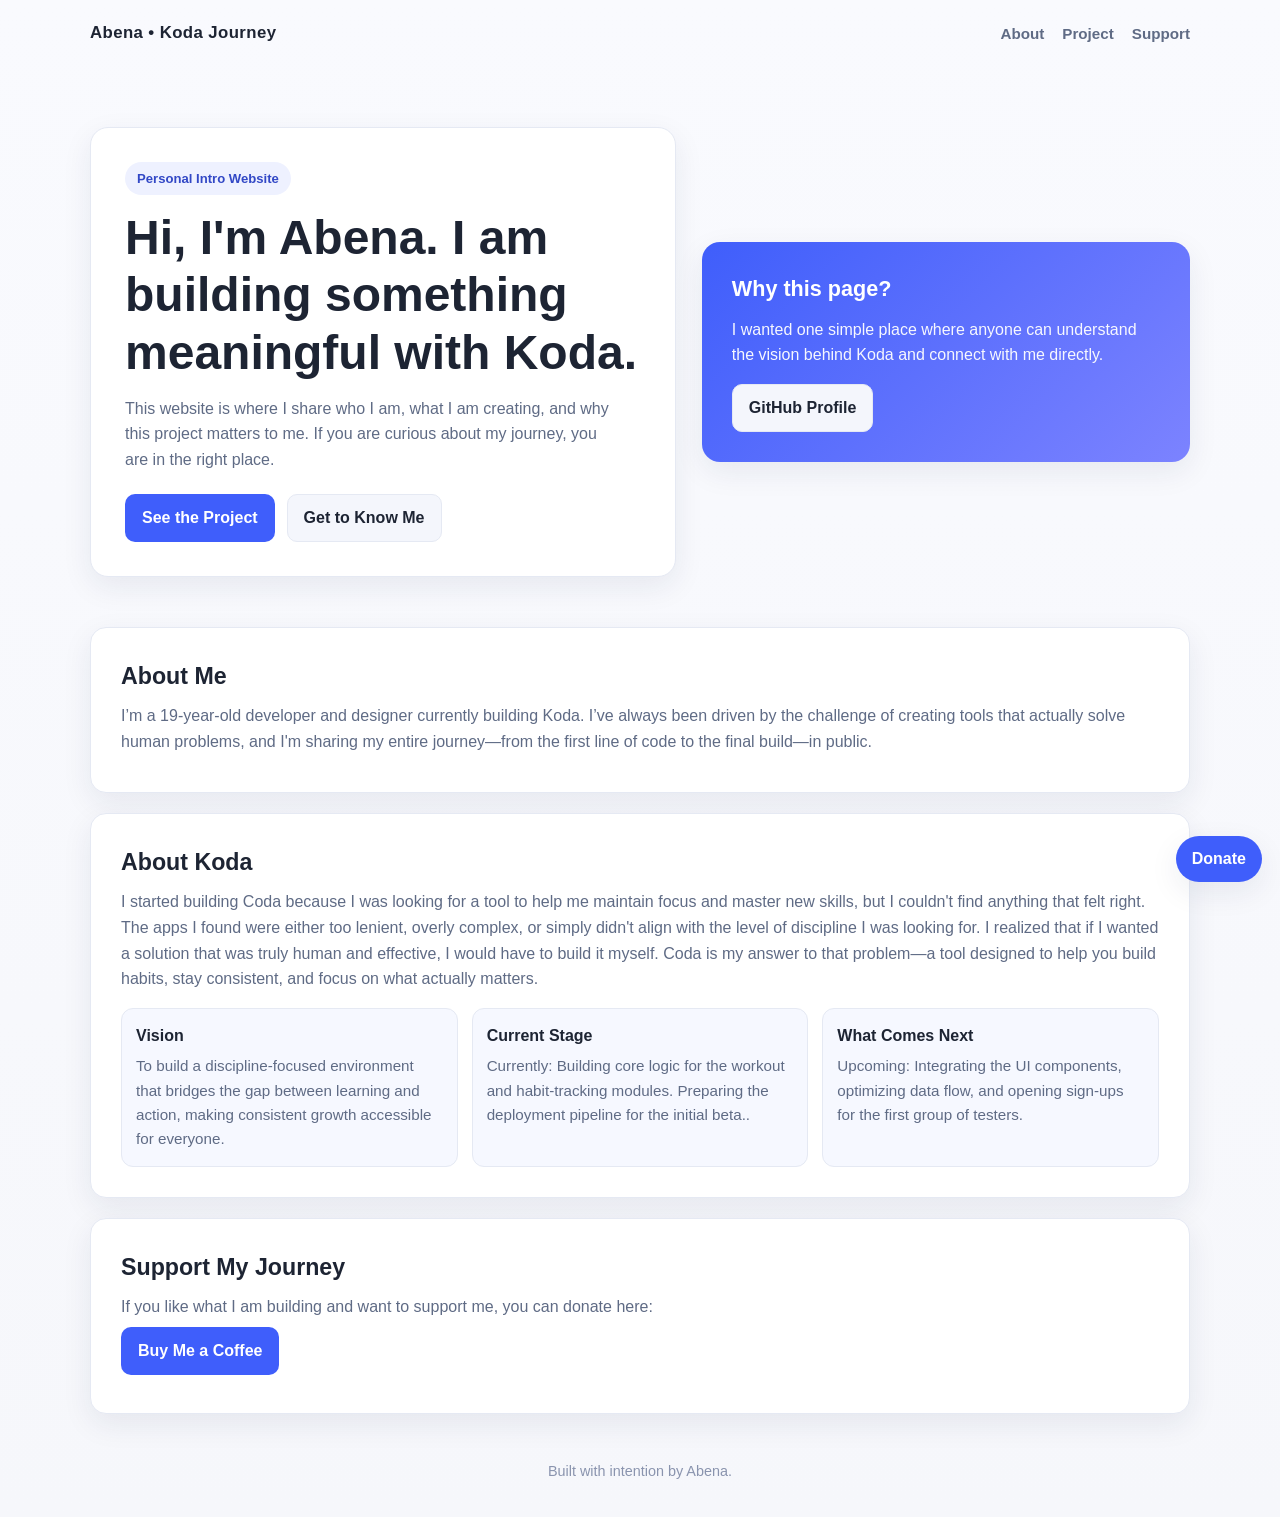
==== index.html @ 0037009c "Add files via upload" ====
<!DOCTYPE html>
<html lang="en">
<head>
  <meta charset="UTF-8">
  <meta name="viewport" content="width=device-width, initial-scale=1.0">
  <title>Abena | Building Koda</title>
  <link rel="stylesheet" href="style.css">
</head>
<body>
  <a class="floating-donate" href="https://buymeacoffee.com/abena.aaa" target="_blank" rel="noreferrer">Donate</a>
  <header class="container">
    <nav class="nav">
      <div class="logo">Abena • Koda Journey</div>
      <ul class="nav-links">
        <li><a href="#about">About</a></li>
        <li><a href="#project">Project</a></li>
        <li><a href="#support">Support</a></li>
      </ul>
    </nav>
  </header>

  <main class="container">
    <section class="hero">
      <div class="hero-card">
        <span class="tag">Personal Intro Website</span>
        <h1>Hi, I'm Abena. I am building something meaningful with Koda.</h1>
        <p class="lead">
          This website is where I share who I am, what I am creating, and why this project matters to me.
          If you are curious about my journey, you are in the right place.
        </p>
        <div class="actions">
          <a class="btn btn-primary" href="#project">See the Project</a>
          <a class="btn btn-light" href="#about">Get to Know Me</a>
        </div>
      </div>

      <aside class="hero-side">
        <h2>Why this page?</h2>
        <p>
          I wanted one simple place where anyone can understand the vision behind Koda and connect with me directly.
        </p>
        <a class="btn btn-light" href="https://github.com" target="_blank" rel="noreferrer">GitHub Profile</a>
      </aside>
    </section>

    <section id="about" class="section-card">
      <h2>About Me</h2>
      <p>
         I’m a 19-year-old developer and designer currently building Koda.
         I’ve always been driven by the challenge of creating tools that actually solve human problems,
         and I'm sharing my entire journey—from the first line of code to the final build—in public.
    
         
      </p>
    </section>

    <section id="project" class="section-card">
      <h2>About Koda</h2>
      <p>
       
        I started building Coda because I was looking for a tool to help 
        me maintain focus and master new skills, but I couldn't 
        find anything that felt right. The apps I found were either 
        too lenient, overly complex, or simply didn't align with the level of discipline I was looking for.
        
        I realized that if I wanted a solution that was truly human and effective, 
        I would have to build it myself. Coda is my answer to that problem—a tool designed
         to help you build habits, stay consistent, and focus on what actually matters.
      </p>
      <div class="three-col">
        <article class="pill">
          <h3>Vision</h3>
          <p>To build a discipline-focused environment that bridges the gap 
            between learning and action, making consistent growth accessible for everyone.</p>
        </article>
        <article class="pill">
          <h3>Current Stage</h3>
          <p>Currently: Building core logic for the workout and habit-tracking modules.
            Preparing the deployment pipeline for the initial beta..</p>
        </article>
        <article class="pill">
          <h3>What Comes Next</h3>
          <p>Upcoming: Integrating the UI components, 
            optimizing data flow, and opening sign-ups for the first group of testers.</p>
        </article>
      </div>
    </section>

    <section id="support" class="section-card">
      <h2>Support My Journey</h2>
      <p>
        If you like what I am building and want to support me, you can donate here:
      </p>
      <p>
        <a class="btn btn-primary" href="https://buymeacoffee.com/abena.aaa" target="_blank" rel="noreferrer">Buy Me a Coffee</a>
      </p>
    </section>
  </main>

  <footer>
    Built with intention by Abena.
  </footer>

  <nav class="mobile-quick-nav" aria-label="Mobile quick navigation">
    <a href="#about">About</a>
    <a href="#project">Project</a>
    <a href="#support">Support</a>
    <a href="https://buymeacoffee.com/abena.aaa" target="_blank" rel="noreferrer">Donate</a>
  </nav>
  <script src="script.js"></script>
</body>
</html>
---- style.css ----
:root {
  --bg: #f6f7fb;
  --surface: #ffffff;
  --text: #1d2433;
  --muted: #5f6b85;
  --primary: #3f5efb;
  --primary-dark: #3248c6;
  --border: #e5e9f3;
  --shadow: 0 10px 30px rgba(28, 40, 76, 0.08);
}

* {
  box-sizing: border-box;
  margin: 0;
  padding: 0;
}

body {
  font-family: "Segoe UI", Roboto, Arial, sans-serif;
  color: var(--text);
  background: linear-gradient(180deg, #f9fafe 0%, var(--bg) 100%);
  line-height: 1.6;
}

html {
  scroll-padding-top: 18px;
}

.container {
  width: min(1100px, 92%);
  margin: 0 auto;
}

header {
  padding: 20px 0;
}

.nav {
  display: flex;
  justify-content: space-between;
  align-items: center;
}

.logo {
  font-weight: 800;
  letter-spacing: 0.4px;
  font-size: 1.05rem;
}

.nav-links {
  display: flex;
  gap: 18px;
  list-style: none;
}

.nav-links a {
  text-decoration: none;
  color: var(--muted);
  font-weight: 600;
  font-size: 0.95rem;
}

.nav-links a:hover {
  color: var(--primary-dark);
}

.hero {
  padding: 40px 0 30px;
  display: grid;
  grid-template-columns: 1.2fr 1fr;
  gap: 26px;
  align-items: center;
}

.hero-card {
  background: var(--surface);
  border: 1px solid var(--border);
  border-radius: 18px;
  padding: 34px;
  box-shadow: var(--shadow);
}

.tag {
  display: inline-block;
  background: #eef1ff;
  color: var(--primary-dark);
  border-radius: 999px;
  padding: 6px 12px;
  font-size: 0.82rem;
  font-weight: 700;
  margin-bottom: 14px;
}

h1 {
  font-size: clamp(1.9rem, 4vw, 3rem);
  line-height: 1.2;
  margin-bottom: 14px;
}

.lead {
  color: var(--muted);
  margin-bottom: 22px;
  max-width: 56ch;
}

.actions {
  display: flex;
  flex-wrap: wrap;
  gap: 12px;
}

.btn {
  display: inline-block;
  text-decoration: none;
  padding: 10px 16px;
  border-radius: 10px;
  font-weight: 700;
  border: 1px solid transparent;
  transition: 0.2s ease;
}

.btn-primary {
  background: var(--primary);
  color: #fff;
}

.btn-primary:hover {
  background: var(--primary-dark);
}

.btn-light {
  background: #f4f6fc;
  color: var(--text);
  border-color: var(--border);
}

.btn-light:hover {
  background: #eef2fb;
}

.hero-side {
  background: linear-gradient(135deg, #3f5efb, #7c83ff);
  color: #fff;
  border-radius: 18px;
  padding: 30px;
  box-shadow: var(--shadow);
}

.hero-side h2 {
  margin-bottom: 10px;
  font-size: 1.35rem;
}

.hero-side p {
  opacity: 0.95;
  margin-bottom: 16px;
}

section {
  margin: 20px 0;
}

.section-card {
  background: var(--surface);
  border: 1px solid var(--border);
  border-radius: 16px;
  box-shadow: var(--shadow);
  padding: 30px;
}

.section-card h2 {
  margin-bottom: 8px;
  font-size: 1.45rem;
}

.section-card p {
  color: var(--muted);
  margin-bottom: 8px;
}

.three-col {
  display: grid;
  grid-template-columns: repeat(auto-fit, minmax(210px, 1fr));
  gap: 14px;
  margin-top: 16px;
}

.pill {
  background: #f6f8ff;
  border: 1px solid var(--border);
  border-radius: 12px;
  padding: 14px;
}

.pill h3 {
  margin-bottom: 6px;
  font-size: 1rem;
}

.pill p {
  font-size: 0.95rem;
  margin: 0;
}

footer {
  text-align: center;
  color: #8a94ae;
  font-size: 0.9rem;
  padding: 26px 0 34px;
}

.floating-donate {
  position: fixed;
  right: 18px;
  bottom: 18px;
  z-index: 40;
  text-decoration: none;
  background: var(--primary);
  color: #fff;
  font-weight: 700;
  border-radius: 999px;
  padding: 10px 16px;
  box-shadow: var(--shadow);
}

.floating-donate:hover {
  background: var(--primary-dark);
}

.mobile-quick-nav {
  display: none;
}

@media (max-width: 850px) {
  body {
    padding-bottom: 84px;
  }

  header {
    padding-bottom: 6px;
  }

  .hero {
    grid-template-columns: 1fr;
  }

  .nav-links {
    display: none;
  }

  .hero-card,
  .hero-side,
  .section-card {
    padding: 22px;
  }

  .floating-donate {
    display: none;
  }

  .mobile-quick-nav {
    position: fixed;
    bottom: 0;
    left: 0;
    right: 0;
    z-index: 50;
    display: grid;
    grid-template-columns: repeat(4, 1fr);
    background: rgba(255, 255, 255, 0.98);
    border-top: 1px solid var(--border);
    box-shadow: 0 -8px 20px rgba(28, 40, 76, 0.08);
  }

  .mobile-quick-nav a {
    text-decoration: none;
    color: var(--text);
    font-size: 0.86rem;
    font-weight: 700;
    text-align: center;
    padding: 12px 8px;
  }

  .mobile-quick-nav a:last-child {
    color: var(--primary-dark);
  }
}

@media (max-width: 520px) {
  .actions {
    flex-direction: column;
    align-items: stretch;
  }

  .actions .btn {
    text-align: center;
  }
}
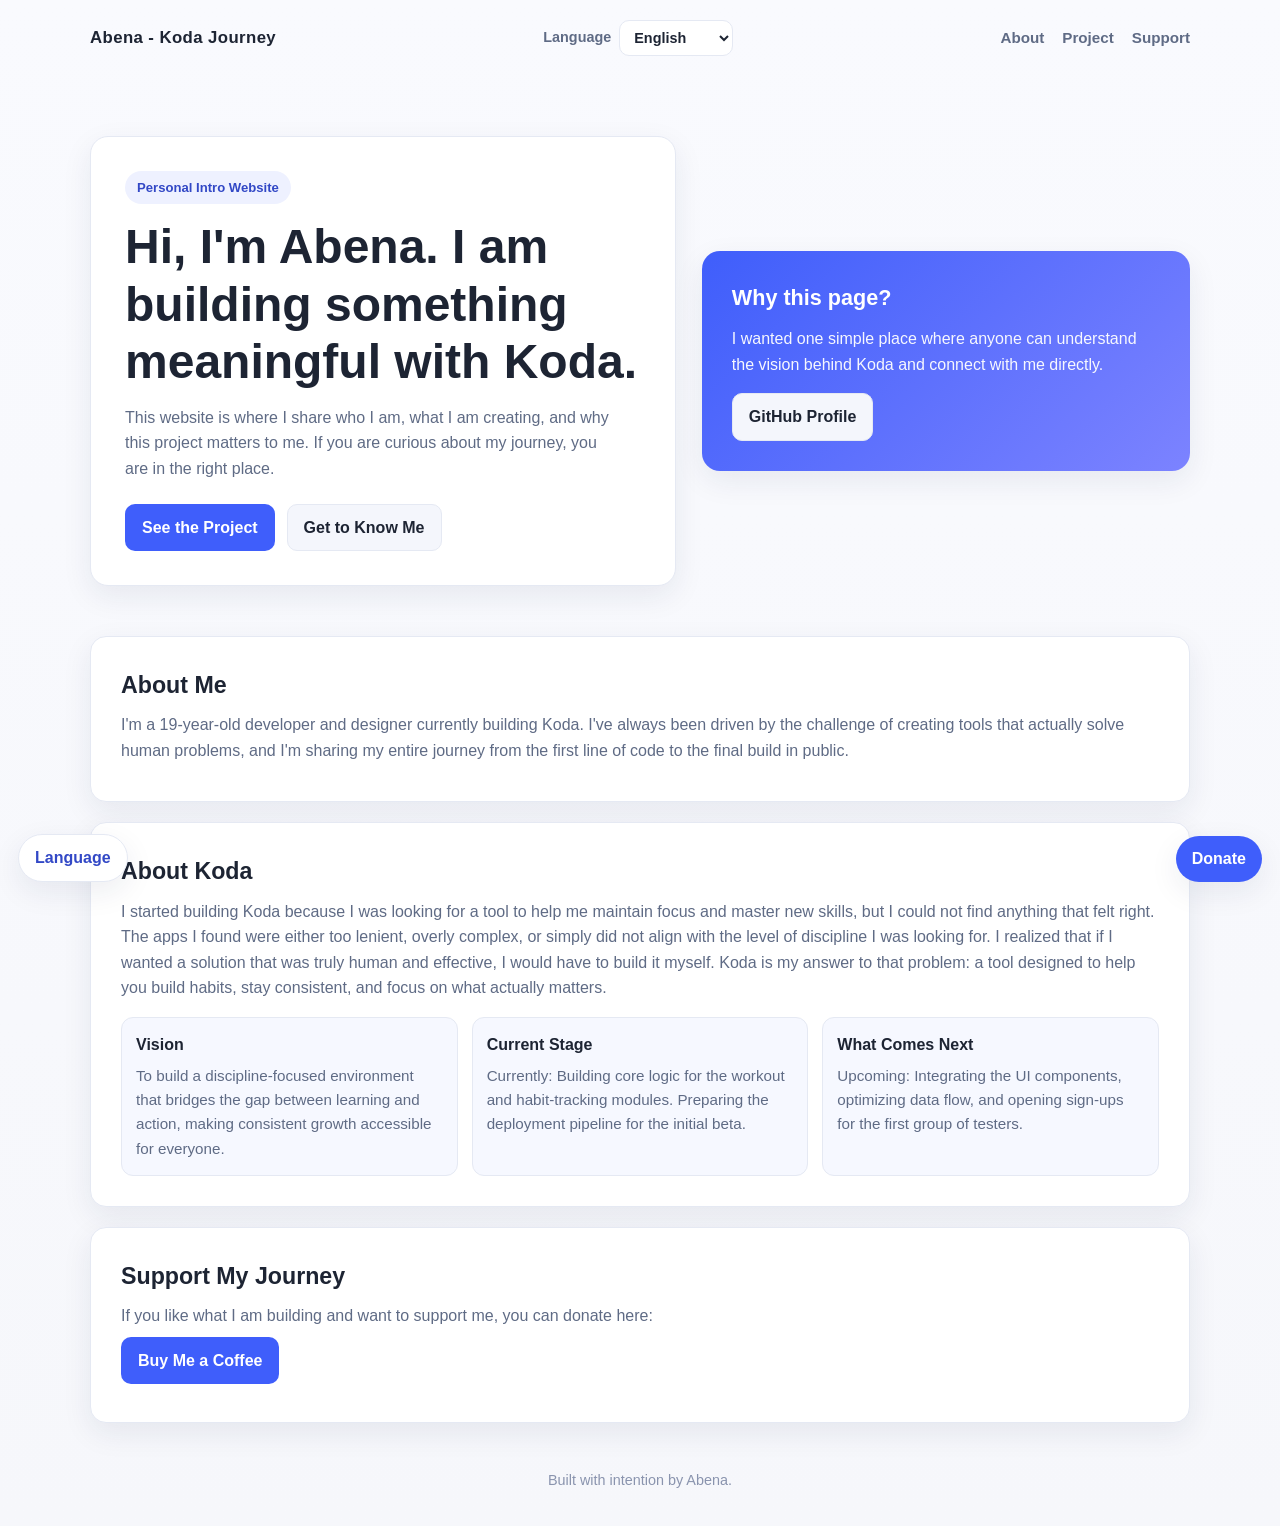
==== commit b6d931ac: "Add files via upload" ====
--- a/index.html
+++ b/index.html
@@ -7,14 +7,32 @@
   <link rel="stylesheet" href="style.css">
 </head>
 <body>
-  <a class="floating-donate" href="https://buymeacoffee.com/abena.aaa" target="_blank" rel="noreferrer">Donate</a>
+  <a class="floating-donate" href="https://buymeacoffee.com/abena.aaa" target="_blank" rel="noreferrer" data-i18n="donate">Donate</a>
+  <a class="floating-language" href="#" data-language-trigger="true" data-i18n="navLanguage">Language</a>
   <header class="container">
     <nav class="nav">
-      <div class="logo">Abena • Koda Journey</div>
+      <div class="logo">Abena - Koda Journey</div>
+      <div class="nav-right">
+        <label class="language-label" for="languageSelect" data-i18n="languageLabel">Language</label>
+        <select id="languageSelect" class="language-select" aria-label="Select language">
+          <option value="en">English</option>
+          <option value="de">Deutsch</option>
+          <option value="fr">Français</option>
+          <option value="it">Italiano</option>
+          <option value="es">Español</option>
+          <option value="pt">Português</option>
+          <option value="ru">Русский</option>
+          <option value="ar">العربية</option>
+          <option value="hi">हिंदी</option>
+          <option value="zh">中文</option>
+          <option value="ja">日本語</option>
+          <option value="ko">한국어</option>
+        </select>
+      </div>
       <ul class="nav-links">
-        <li><a href="#about">About</a></li>
-        <li><a href="#project">Project</a></li>
-        <li><a href="#support">Support</a></li>
+        <li><a href="#about" data-i18n="navAbout">About</a></li>
+        <li><a href="#project" data-i18n="navProject">Project</a></li>
+        <li><a href="#support" data-i18n="navSupport">Support</a></li>
       </ul>
     </nav>
   </header>
@@ -22,30 +40,30 @@
   <main class="container">
     <section class="hero">
       <div class="hero-card">
-        <span class="tag">Personal Intro Website</span>
-        <h1>Hi, I'm Abena. I am building something meaningful with Koda.</h1>
-        <p class="lead">
+        <span class="tag" data-i18n="tagline">Personal Intro Website</span>
+        <h1 data-i18n="heroTitle">Hi, I'm Abena. I am building something meaningful with Koda.</h1>
+        <p class="lead" data-i18n="heroLead">
           This website is where I share who I am, what I am creating, and why this project matters to me.
           If you are curious about my journey, you are in the right place.
         </p>
         <div class="actions">
-          <a class="btn btn-primary" href="#project">See the Project</a>
-          <a class="btn btn-light" href="#about">Get to Know Me</a>
+          <a class="btn btn-primary" href="#project" data-i18n="ctaProject">See the Project</a>
+          <a class="btn btn-light" href="#about" data-i18n="ctaAbout">Get to Know Me</a>
         </div>
       </div>
 
       <aside class="hero-side">
-        <h2>Why this page?</h2>
-        <p>
+        <h2 data-i18n="whyTitle">Why this page?</h2>
+        <p data-i18n="whyText">
           I wanted one simple place where anyone can understand the vision behind Koda and connect with me directly.
         </p>
-        <a class="btn btn-light" href="https://github.com" target="_blank" rel="noreferrer">GitHub Profile</a>
+        <a class="btn btn-light" href="https://github.com" target="_blank" rel="noreferrer" data-i18n="githubButton">GitHub Profile</a>
       </aside>
     </section>
 
     <section id="about" class="section-card">
-      <h2>About Me</h2>
-      <p>
+      <h2 data-i18n="aboutTitle">About Me</h2>
+      <p data-i18n="aboutText">
          I’m a 19-year-old developer and designer currently building Koda.
          I’ve always been driven by the challenge of creating tools that actually solve human problems,
          and I'm sharing my entire journey—from the first line of code to the final build—in public.
@@ -55,57 +73,58 @@
     </section>
 
     <section id="project" class="section-card">
-      <h2>About Koda</h2>
-      <p>
+      <h2 data-i18n="projectTitle">About Koda</h2>
+      <p data-i18n="projectText">
        
-        I started building Coda because I was looking for a tool to help 
+       I started building Koda because I was looking for a tool to help 
         me maintain focus and master new skills, but I couldn't 
         find anything that felt right. The apps I found were either 
         too lenient, overly complex, or simply didn't align with the level of discipline I was looking for.
         
         I realized that if I wanted a solution that was truly human and effective, 
-        I would have to build it myself. Coda is my answer to that problem—a tool designed
+        I would have to build it myself. Koda is my answer to that problem-a tool designed
          to help you build habits, stay consistent, and focus on what actually matters.
       </p>
       <div class="three-col">
         <article class="pill">
-          <h3>Vision</h3>
-          <p>To build a discipline-focused environment that bridges the gap 
+          <h3 data-i18n="visionTitle">Vision</h3>
+          <p data-i18n="visionText">To build a discipline-focused environment that bridges the gap 
             between learning and action, making consistent growth accessible for everyone.</p>
         </article>
         <article class="pill">
-          <h3>Current Stage</h3>
-          <p>Currently: Building core logic for the workout and habit-tracking modules.
-            Preparing the deployment pipeline for the initial beta..</p>
+          <h3 data-i18n="stageTitle">Current Stage</h3>
+          <p data-i18n="stageText">Currently: Building core logic for the workout and habit-tracking modules.
+            Preparing the deployment pipeline for the initial beta.</p>
         </article>
         <article class="pill">
-          <h3>What Comes Next</h3>
-          <p>Upcoming: Integrating the UI components, 
+          <h3 data-i18n="nextTitle">What Comes Next</h3>
+          <p data-i18n="nextText">Upcoming: Integrating the UI components, 
             optimizing data flow, and opening sign-ups for the first group of testers.</p>
         </article>
       </div>
     </section>
 
     <section id="support" class="section-card">
-      <h2>Support My Journey</h2>
-      <p>
+      <h2 data-i18n="supportTitle">Support My Journey</h2>
+      <p data-i18n="supportText">
         If you like what I am building and want to support me, you can donate here:
       </p>
       <p>
-        <a class="btn btn-primary" href="https://buymeacoffee.com/abena.aaa" target="_blank" rel="noreferrer">Buy Me a Coffee</a>
+        <a class="btn btn-primary" href="https://buymeacoffee.com/abena.aaa" target="_blank" rel="noreferrer" data-i18n="coffeeButton">Buy Me a Coffee</a>
       </p>
     </section>
   </main>
 
   <footer>
-    Built with intention by Abena.
+    <span data-i18n="footerText">Built with intention by Abena.</span>
   </footer>
 
   <nav class="mobile-quick-nav" aria-label="Mobile quick navigation">
-    <a href="#about">About</a>
-    <a href="#project">Project</a>
-    <a href="#support">Support</a>
-    <a href="https://buymeacoffee.com/abena.aaa" target="_blank" rel="noreferrer">Donate</a>
+    <a href="#about" data-i18n="navAbout">About</a>
+    <a href="#project" data-i18n="navProject">Project</a>
+    <a href="#support" data-i18n="navSupport">Support</a>
+    <a href="https://buymeacoffee.com/abena.aaa" target="_blank" rel="noreferrer" data-i18n="donate">Donate</a>
+    <a href="#" id="mobileLanguageButton" data-language-trigger="true" data-i18n="navLanguage">Language</a>
   </nav>
   <script src="script.js"></script>
 </body>
--- a/style.css
+++ b/style.css
@@ -62,6 +62,33 @@
 
 .nav-links a:hover {
   color: var(--primary-dark);
+}
+
+.nav-right {
+  display: flex;
+  align-items: center;
+  gap: 8px;
+}
+
+.language-label {
+  color: var(--muted);
+  font-size: 0.9rem;
+  font-weight: 600;
+}
+
+.language-select {
+  border: 1px solid var(--border);
+  background: var(--surface);
+  color: var(--text);
+  border-radius: 10px;
+  padding: 8px 10px;
+  font-size: 0.9rem;
+  font-weight: 600;
+}
+
+.language-select:focus {
+  outline: 2px solid #dfe5ff;
+  border-color: var(--primary);
 }
 
 .hero {
@@ -227,6 +254,25 @@
   background: var(--primary-dark);
 }
 
+.floating-language {
+  position: fixed;
+  left: 18px;
+  bottom: 18px;
+  z-index: 40;
+  text-decoration: none;
+  background: #ffffff;
+  color: var(--primary-dark);
+  font-weight: 700;
+  border: 1px solid var(--border);
+  border-radius: 999px;
+  padding: 10px 16px;
+  box-shadow: var(--shadow);
+}
+
+.floating-language:hover {
+  background: #f3f6ff;
+}
+
 .mobile-quick-nav {
   display: none;
 }
@@ -238,6 +284,11 @@
 
   header {
     padding-bottom: 6px;
+  }
+
+  .nav {
+    flex-wrap: wrap;
+    gap: 10px;
   }
 
   .hero {
@@ -256,6 +307,13 @@
 
   .floating-donate {
     display: none;
+  }
+
+  .floating-language {
+    bottom: 94px;
+    left: 12px;
+    padding: 9px 12px;
+    font-size: 0.85rem;
   }
 
   .mobile-quick-nav {
@@ -265,7 +323,7 @@
     right: 0;
     z-index: 50;
     display: grid;
-    grid-template-columns: repeat(4, 1fr);
+    grid-template-columns: repeat(5, 1fr);
     background: rgba(255, 255, 255, 0.98);
     border-top: 1px solid var(--border);
     box-shadow: 0 -8px 20px rgba(28, 40, 76, 0.08);
@@ -274,18 +332,28 @@
   .mobile-quick-nav a {
     text-decoration: none;
     color: var(--text);
-    font-size: 0.86rem;
+    font-size: 0.8rem;
     font-weight: 700;
     text-align: center;
     padding: 12px 8px;
   }
 
+  .mobile-quick-nav a:nth-child(4),
   .mobile-quick-nav a:last-child {
     color: var(--primary-dark);
   }
 }
 
 @media (max-width: 520px) {
+  .language-label {
+    display: none;
+  }
+
+  .language-select {
+    font-size: 0.85rem;
+    padding: 7px 9px;
+  }
+
   .actions {
     flex-direction: column;
     align-items: stretch;
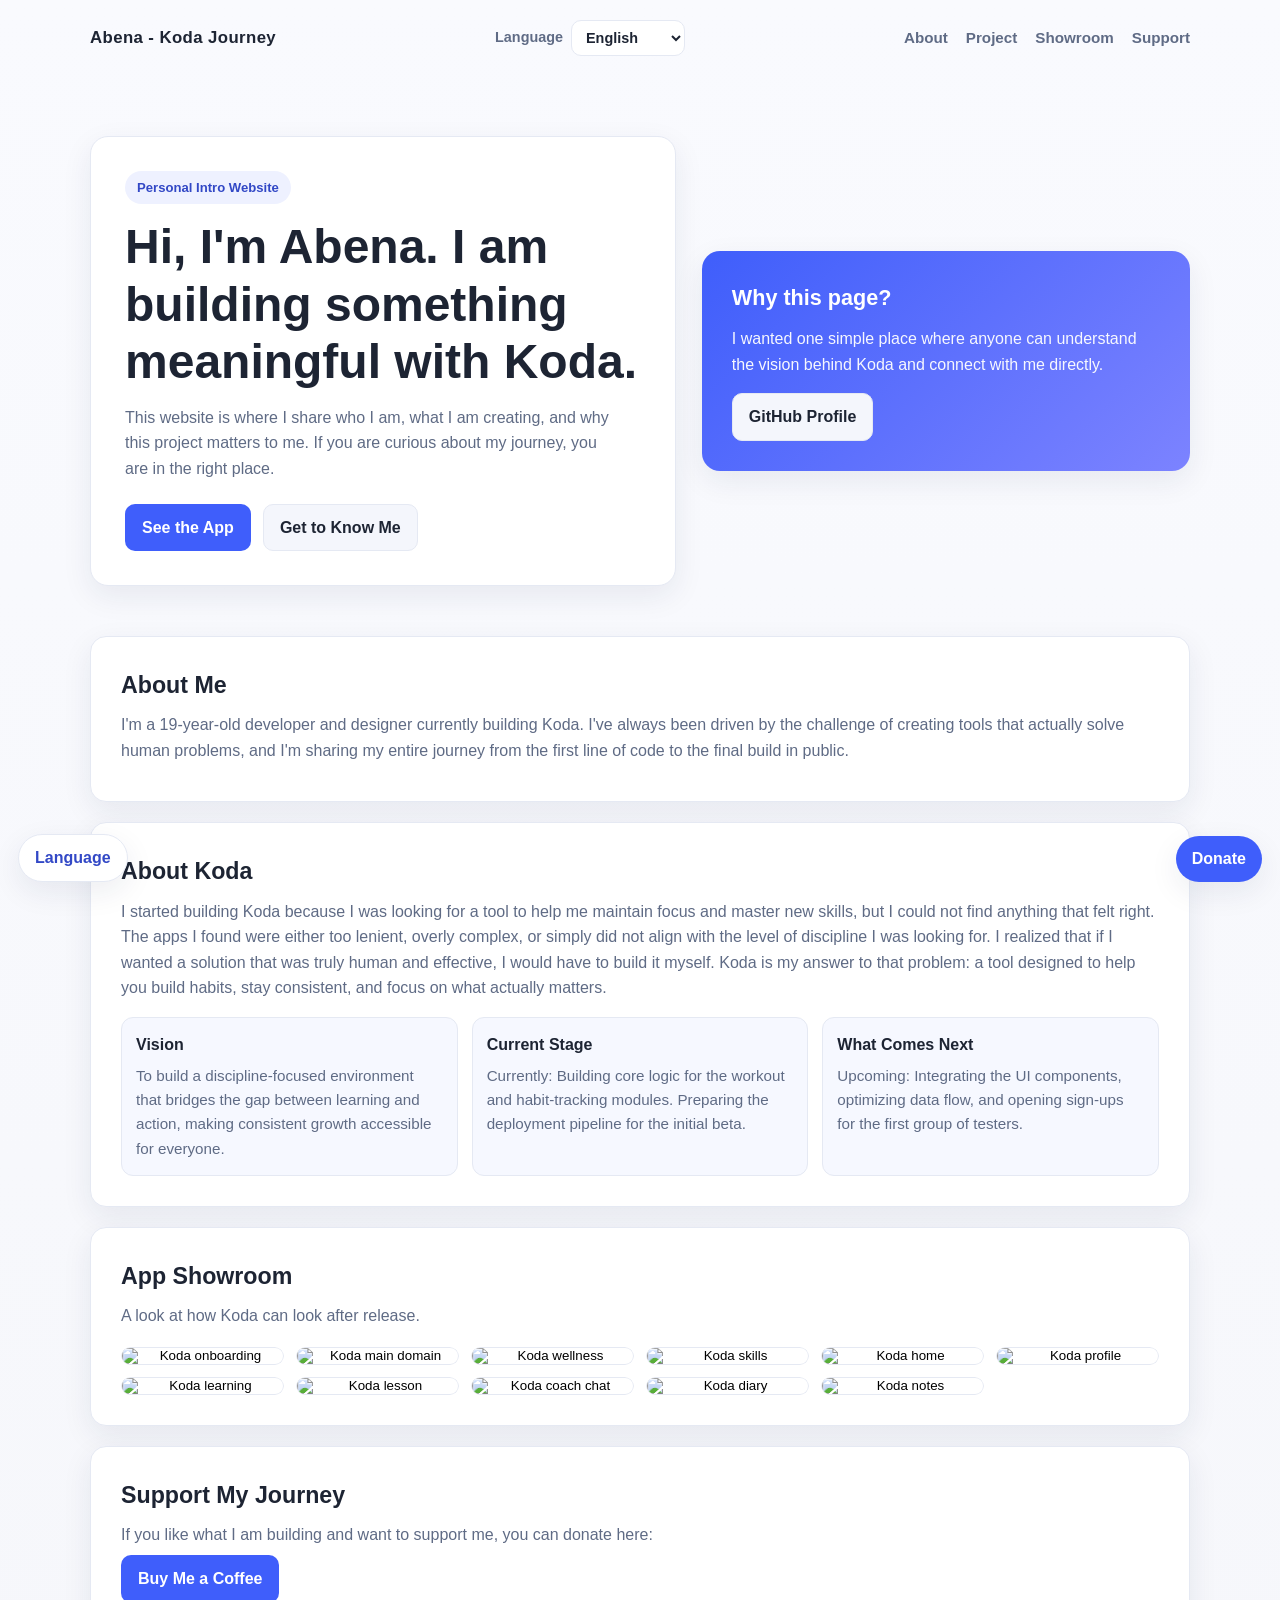
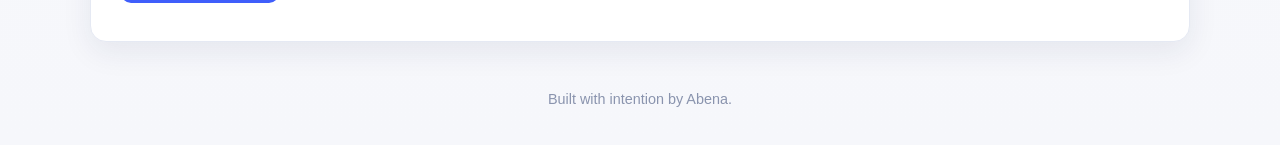
==== commit 68a1246e: "Add files via upload" ====
--- a/index.html
+++ b/index.html
@@ -5,9 +5,19 @@
   <meta name="viewport" content="width=device-width, initial-scale=1.0">
   <title>Abena | Building Koda</title>
   <link rel="stylesheet" href="style.css">
+  <!-- Google tag (gtag.js) -->
+  <script async src="https://www.googletagmanager.com/gtag/js?id=AW-18346792132"></script>
+  <script>
+    window.dataLayer = window.dataLayer || [];
+    function gtag() {
+      dataLayer.push(arguments);
+    }
+    gtag("js", new Date());
+    gtag("config", "AW-18346792132");
+  </script>
 </head>
 <body>
-  <a class="floating-donate" href="https://buymeacoffee.com/abena.aaa" target="_blank" rel="noreferrer" data-i18n="donate">Donate</a>
+  <a class="floating-donate" href="https://buymeacoffee.com/abena.aaa" target="_blank" rel="noreferrer" data-i18n="donate" data-track="donation-click">Donate</a>
   <a class="floating-language" href="#" data-language-trigger="true" data-i18n="navLanguage">Language</a>
   <header class="container">
     <nav class="nav">
@@ -32,6 +42,7 @@
       <ul class="nav-links">
         <li><a href="#about" data-i18n="navAbout">About</a></li>
         <li><a href="#project" data-i18n="navProject">Project</a></li>
+        <li><a href="#showroom" data-i18n="navShowroom">Showroom</a></li>
         <li><a href="#support" data-i18n="navSupport">Support</a></li>
       </ul>
     </nav>
@@ -47,7 +58,7 @@
           If you are curious about my journey, you are in the right place.
         </p>
         <div class="actions">
-          <a class="btn btn-primary" href="#project" data-i18n="ctaProject">See the Project</a>
+          <a class="btn btn-primary" href="#showroom" data-i18n="ctaShowroom">See the App</a>
           <a class="btn btn-light" href="#about" data-i18n="ctaAbout">Get to Know Me</a>
         </div>
       </div>
@@ -104,13 +115,56 @@
       </div>
     </section>
 
+    <section id="showroom" class="section-card showroom">
+      <h2 data-i18n="showroomTitle">App Showroom</h2>
+      <p data-i18n="showroomLead">
+        A look at how Koda can look after release.
+      </p>
+
+      <div class="showroom-gallery" id="showroomGallery">
+        <button type="button" class="showroom-thumb" data-full="images/showroom/01-onboarding-who.png">
+          <img src="images/showroom/01-onboarding-who.png" alt="Koda onboarding" />
+        </button>
+        <button type="button" class="showroom-thumb" data-full="images/showroom/02-main-domain.png">
+          <img src="images/showroom/02-main-domain.png" alt="Koda main domain" />
+        </button>
+        <button type="button" class="showroom-thumb" data-full="images/showroom/03-subcategory-wellness.png">
+          <img src="images/showroom/03-subcategory-wellness.png" alt="Koda wellness" />
+        </button>
+        <button type="button" class="showroom-thumb" data-full="images/showroom/04-subcategory-skills.png">
+          <img src="images/showroom/04-subcategory-skills.png" alt="Koda skills" />
+        </button>
+        <button type="button" class="showroom-thumb" data-full="images/showroom/06-home-dashboard.png">
+          <img src="images/showroom/06-home-dashboard.png" alt="Koda home" />
+        </button>
+        <button type="button" class="showroom-thumb" data-full="images/showroom/07-profile-analysis.png">
+          <img src="images/showroom/07-profile-analysis.png" alt="Koda profile" />
+        </button>
+        <button type="button" class="showroom-thumb" data-full="images/showroom/08-learning-path.png">
+          <img src="images/showroom/08-learning-path.png" alt="Koda learning" />
+        </button>
+        <button type="button" class="showroom-thumb" data-full="images/showroom/09-lesson-video.png">
+          <img src="images/showroom/09-lesson-video.png" alt="Koda lesson" />
+        </button>
+        <button type="button" class="showroom-thumb" data-full="images/showroom/11-koda-coach.png">
+          <img src="images/showroom/11-koda-coach.png" alt="Koda coach chat" />
+        </button>
+        <button type="button" class="showroom-thumb" data-full="images/showroom/12-diary.png">
+          <img src="images/showroom/12-diary.png" alt="Koda diary" />
+        </button>
+        <button type="button" class="showroom-thumb" data-full="images/showroom/13-from-koda.png">
+          <img src="images/showroom/13-from-koda.png" alt="Koda notes" />
+        </button>
+      </div>
+    </section>
+
     <section id="support" class="section-card">
       <h2 data-i18n="supportTitle">Support My Journey</h2>
       <p data-i18n="supportText">
         If you like what I am building and want to support me, you can donate here:
       </p>
       <p>
-        <a class="btn btn-primary" href="https://buymeacoffee.com/abena.aaa" target="_blank" rel="noreferrer" data-i18n="coffeeButton">Buy Me a Coffee</a>
+        <a class="btn btn-primary" href="https://buymeacoffee.com/abena.aaa" target="_blank" rel="noreferrer" data-i18n="coffeeButton" data-track="donation-click">Buy Me a Coffee</a>
       </p>
     </section>
   </main>
@@ -121,11 +175,19 @@
 
   <nav class="mobile-quick-nav" aria-label="Mobile quick navigation">
     <a href="#about" data-i18n="navAbout">About</a>
-    <a href="#project" data-i18n="navProject">Project</a>
+    <a href="#showroom" data-i18n="navShowroomShort">App</a>
     <a href="#support" data-i18n="navSupport">Support</a>
-    <a href="https://buymeacoffee.com/abena.aaa" target="_blank" rel="noreferrer" data-i18n="donate">Donate</a>
+    <a href="https://buymeacoffee.com/abena.aaa" target="_blank" rel="noreferrer" data-i18n="donate" data-track="donation-click">Donate</a>
     <a href="#" id="mobileLanguageButton" data-language-trigger="true" data-i18n="navLanguage">Language</a>
   </nav>
+
+  <div class="lightbox" id="lightbox" hidden>
+    <button type="button" class="lightbox-close" id="lightboxClose" aria-label="Close">×</button>
+    <button type="button" class="lightbox-nav lightbox-prev" id="lightboxPrev" aria-label="Previous">‹</button>
+    <img id="lightboxImage" src="" alt="Koda app preview" />
+    <button type="button" class="lightbox-nav lightbox-next" id="lightboxNext" aria-label="Next">›</button>
+  </div>
+
   <script src="script.js"></script>
 </body>
 </html>
--- a/style.css
+++ b/style.css
@@ -227,6 +227,103 @@
 .pill p {
   font-size: 0.95rem;
   margin: 0;
+}
+
+.showroom-gallery {
+  margin-top: 18px;
+  display: grid;
+  grid-template-columns: repeat(auto-fit, minmax(140px, 1fr));
+  gap: 12px;
+}
+
+.showroom-thumb {
+  padding: 0;
+  border: none;
+  background: transparent;
+  cursor: pointer;
+  border-radius: 14px;
+  overflow: hidden;
+  display: block;
+  width: 100%;
+}
+
+.showroom-thumb:focus-visible {
+  outline: 2px solid var(--primary);
+  outline-offset: 2px;
+}
+
+.showroom-gallery img {
+  width: 100%;
+  height: auto;
+  display: block;
+  border-radius: 14px;
+  border: 1px solid var(--border);
+  background: #fff;
+  box-shadow: 0 6px 16px rgba(28, 40, 76, 0.06);
+  transition: transform 0.15s ease;
+}
+
+.showroom-thumb:hover img {
+  transform: scale(1.02);
+}
+
+.lightbox {
+  position: fixed;
+  inset: 0;
+  z-index: 100;
+  background: rgba(10, 14, 28, 0.88);
+  display: flex;
+  align-items: center;
+  justify-content: center;
+  padding: 18px;
+}
+
+.lightbox[hidden] {
+  display: none;
+}
+
+.lightbox img {
+  max-width: min(420px, 92vw);
+  max-height: 86vh;
+  width: auto;
+  height: auto;
+  object-fit: contain;
+  border-radius: 18px;
+  box-shadow: 0 20px 50px rgba(0, 0, 0, 0.45);
+  background: #111;
+}
+
+.lightbox-close,
+.lightbox-nav {
+  position: absolute;
+  border: none;
+  background: rgba(255, 255, 255, 0.14);
+  color: #fff;
+  cursor: pointer;
+  border-radius: 999px;
+  font-size: 1.6rem;
+  line-height: 1;
+  width: 44px;
+  height: 44px;
+}
+
+.lightbox-close {
+  top: 16px;
+  right: 16px;
+  font-size: 1.8rem;
+}
+
+.lightbox-prev {
+  left: 12px;
+}
+
+.lightbox-next {
+  right: 12px;
+}
+
+.lightbox-nav:hover,
+.lightbox-close:hover {
+  background: rgba(255, 255, 255, 0.28);
 }
 
 footer {
@@ -305,6 +402,10 @@
     padding: 22px;
   }
 
+  .showroom-gallery {
+    grid-template-columns: repeat(2, 1fr);
+  }
+
   .floating-donate {
     display: none;
   }
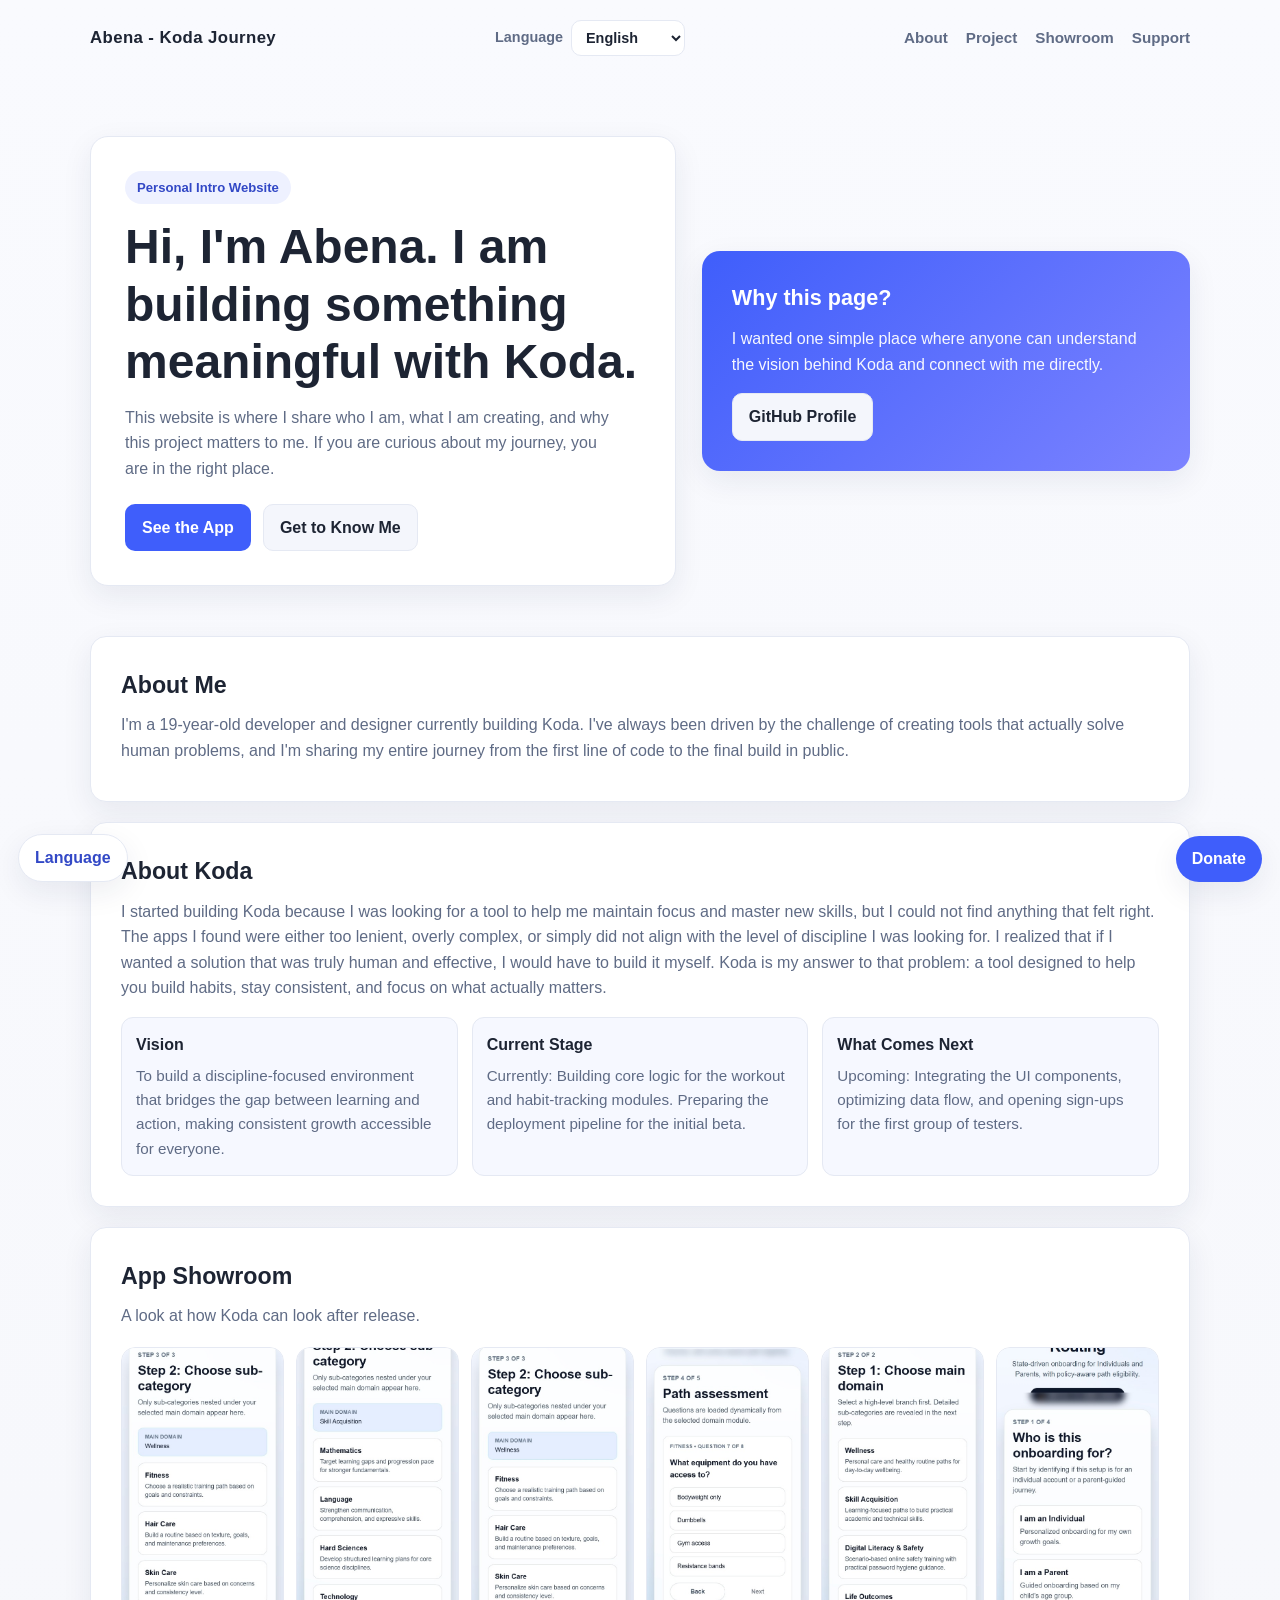
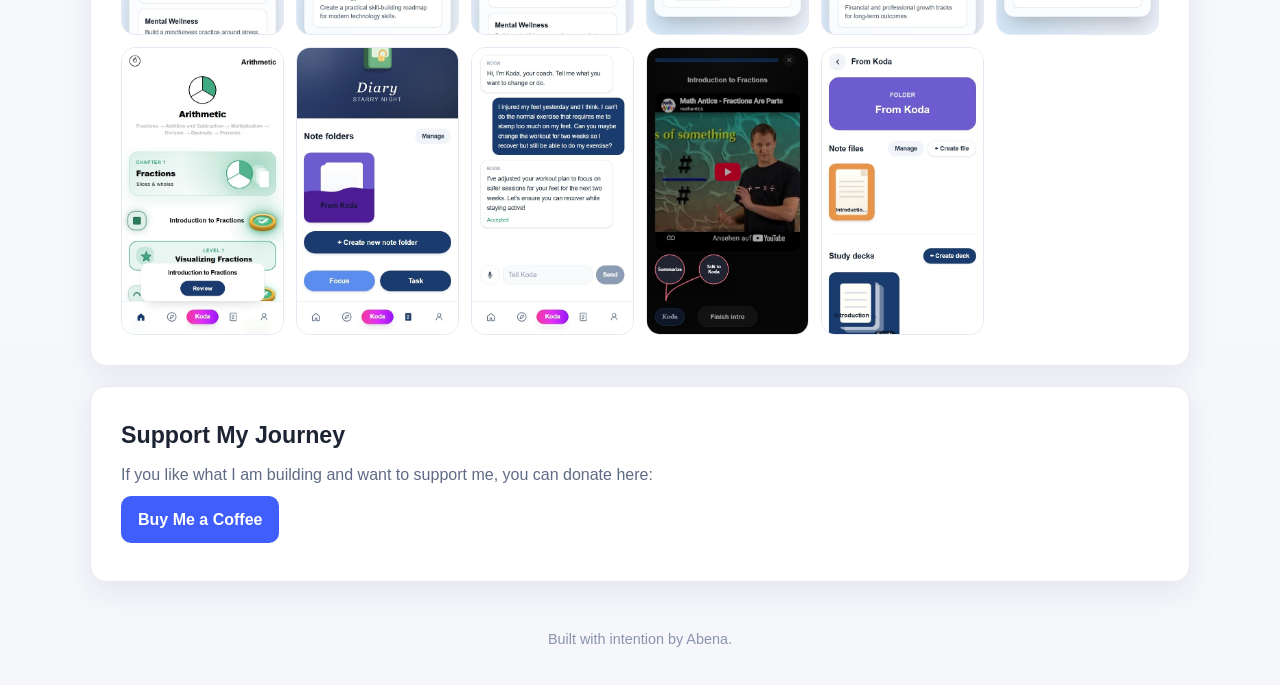
==== commit 27a8a52a: "Add files via upload Change" ====
--- a/index.html
+++ b/index.html
@@ -122,38 +122,38 @@
       </p>
 
       <div class="showroom-gallery" id="showroomGallery">
-        <button type="button" class="showroom-thumb" data-full="images/showroom/01-onboarding-who.png">
-          <img src="images/showroom/01-onboarding-who.png" alt="Koda onboarding" />
+        <button type="button" class="showroom-thumb" data-full="showroom/01-onboarding-who.png">
+          <img src="showroom/01-onboarding-who.png" alt="Koda onboarding" />
         </button>
-        <button type="button" class="showroom-thumb" data-full="images/showroom/02-main-domain.png">
-          <img src="images/showroom/02-main-domain.png" alt="Koda main domain" />
+        <button type="button" class="showroom-thumb" data-full="showroom/02-main-domain.png">
+          <img src="showroom/02-main-domain.png" alt="Koda main domain" />
         </button>
-        <button type="button" class="showroom-thumb" data-full="images/showroom/03-subcategory-wellness.png">
-          <img src="images/showroom/03-subcategory-wellness.png" alt="Koda wellness" />
+        <button type="button" class="showroom-thumb" data-full="showroom/03-subcategory-wellness.png">
+          <img src="showroom/03-subcategory-wellness.png" alt="Koda wellness" />
         </button>
-        <button type="button" class="showroom-thumb" data-full="images/showroom/04-subcategory-skills.png">
-          <img src="images/showroom/04-subcategory-skills.png" alt="Koda skills" />
+        <button type="button" class="showroom-thumb" data-full="showroom/04-subcategory-skills.png">
+          <img src="showroom/04-subcategory-skills.png" alt="Koda skills" />
         </button>
-        <button type="button" class="showroom-thumb" data-full="images/showroom/06-home-dashboard.png">
-          <img src="images/showroom/06-home-dashboard.png" alt="Koda home" />
+        <button type="button" class="showroom-thumb" data-full="showroom/06-home-dashboard.png">
+          <img src="showroom/06-home-dashboard.png" alt="Koda home" />
         </button>
-        <button type="button" class="showroom-thumb" data-full="images/showroom/07-profile-analysis.png">
-          <img src="images/showroom/07-profile-analysis.png" alt="Koda profile" />
+        <button type="button" class="showroom-thumb" data-full="showroom/07-profile-analysis.png">
+          <img src="showroom/07-profile-analysis.png" alt="Koda profile" />
         </button>
-        <button type="button" class="showroom-thumb" data-full="images/showroom/08-learning-path.png">
-          <img src="images/showroom/08-learning-path.png" alt="Koda learning" />
+        <button type="button" class="showroom-thumb" data-full="showroom/08-learning-path.png">
+          <img src="showroom/08-learning-path.png" alt="Koda learning" />
         </button>
-        <button type="button" class="showroom-thumb" data-full="images/showroom/09-lesson-video.png">
-          <img src="images/showroom/09-lesson-video.png" alt="Koda lesson" />
+        <button type="button" class="showroom-thumb" data-full="showroom/09-lesson-video.png">
+          <img src="showroom/09-lesson-video.png" alt="Koda lesson" />
         </button>
-        <button type="button" class="showroom-thumb" data-full="images/showroom/11-koda-coach.png">
-          <img src="images/showroom/11-koda-coach.png" alt="Koda coach chat" />
+        <button type="button" class="showroom-thumb" data-full="showroom/11-koda-coach.png">
+          <img src="showroom/11-koda-coach.png" alt="Koda coach chat" />
         </button>
-        <button type="button" class="showroom-thumb" data-full="images/showroom/12-diary.png">
-          <img src="images/showroom/12-diary.png" alt="Koda diary" />
+        <button type="button" class="showroom-thumb" data-full="showroom/12-diary.png">
+          <img src="showroom/12-diary.png" alt="Koda diary" />
         </button>
-        <button type="button" class="showroom-thumb" data-full="images/showroom/13-from-koda.png">
-          <img src="images/showroom/13-from-koda.png" alt="Koda notes" />
+        <button type="button" class="showroom-thumb" data-full="showroom/13-from-koda.png">
+          <img src="showroom/13-from-koda.png" alt="Koda notes" />
         </button>
       </div>
     </section>
--- a/style.css
+++ b/style.css
@@ -411,10 +411,7 @@
   }
 
   .floating-language {
-    bottom: 94px;
-    left: 12px;
-    padding: 9px 12px;
-    font-size: 0.85rem;
+    display: none;
   }
 
   .mobile-quick-nav {
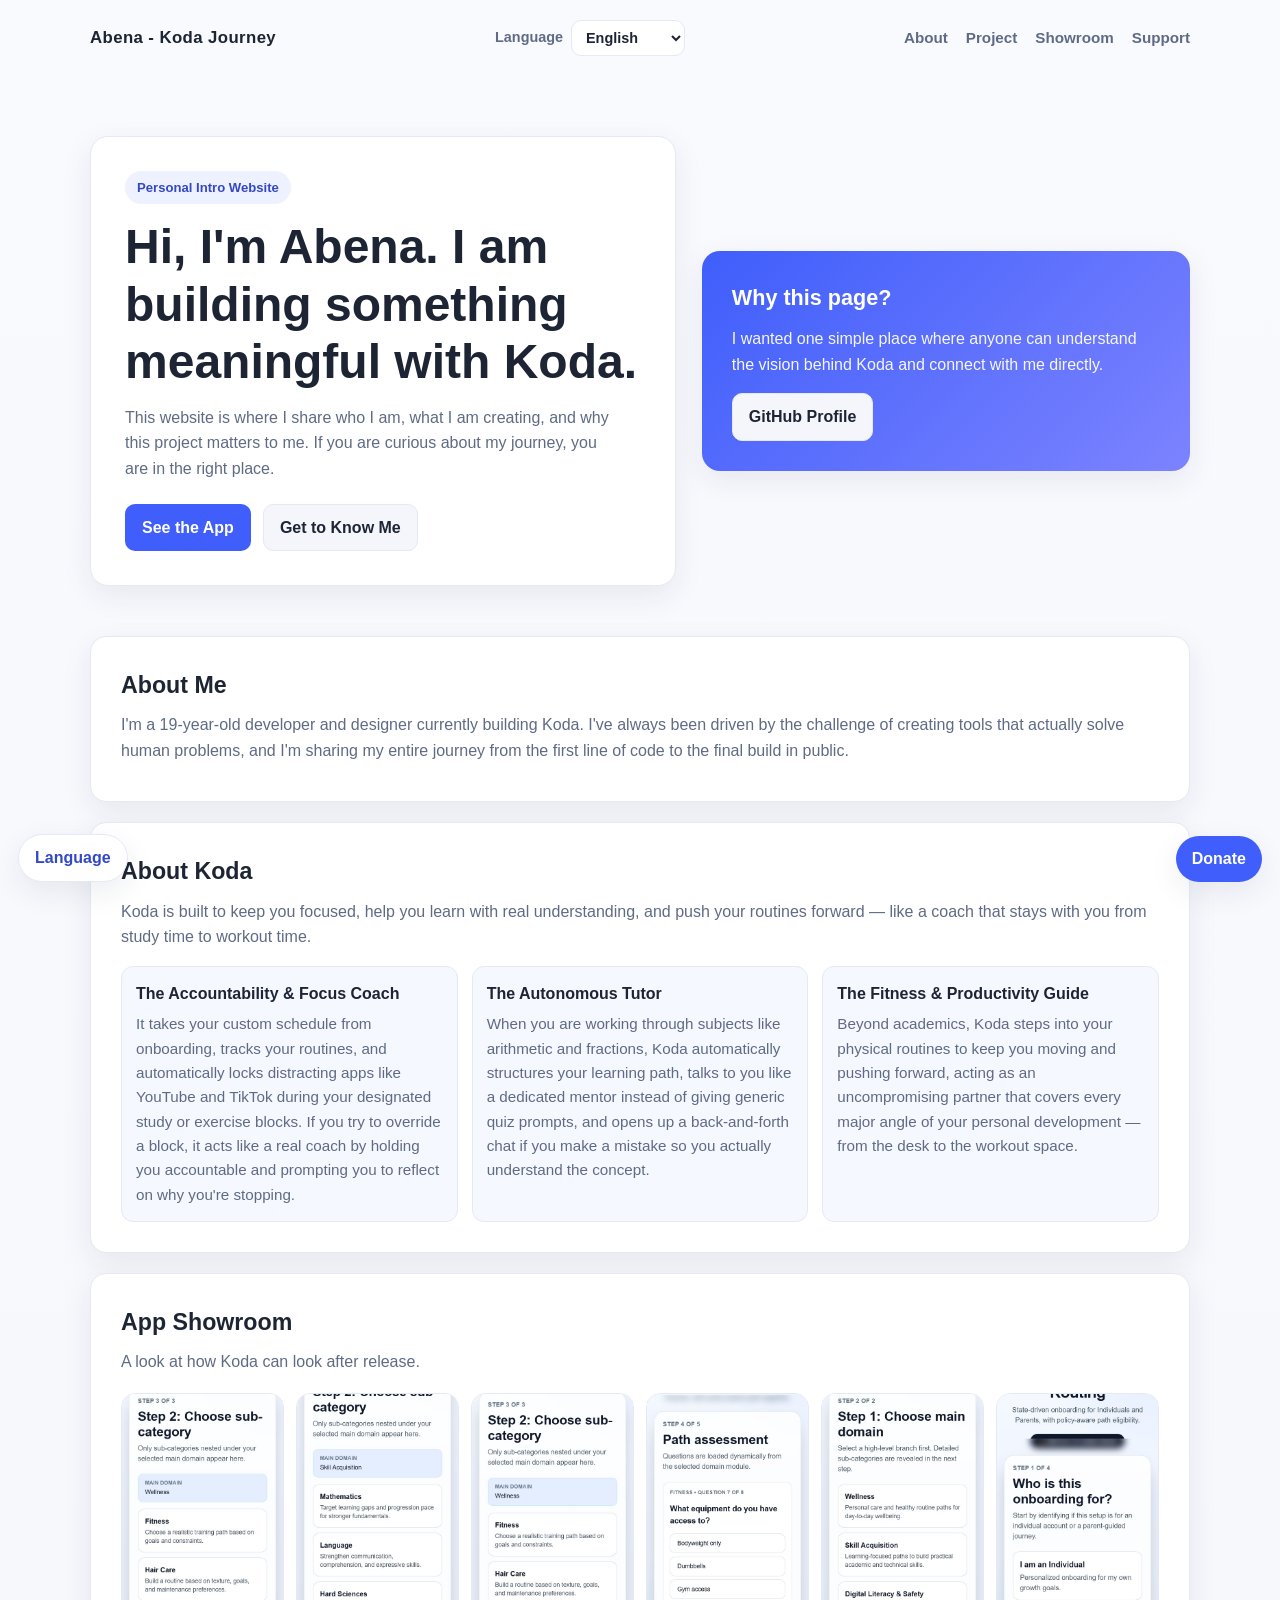
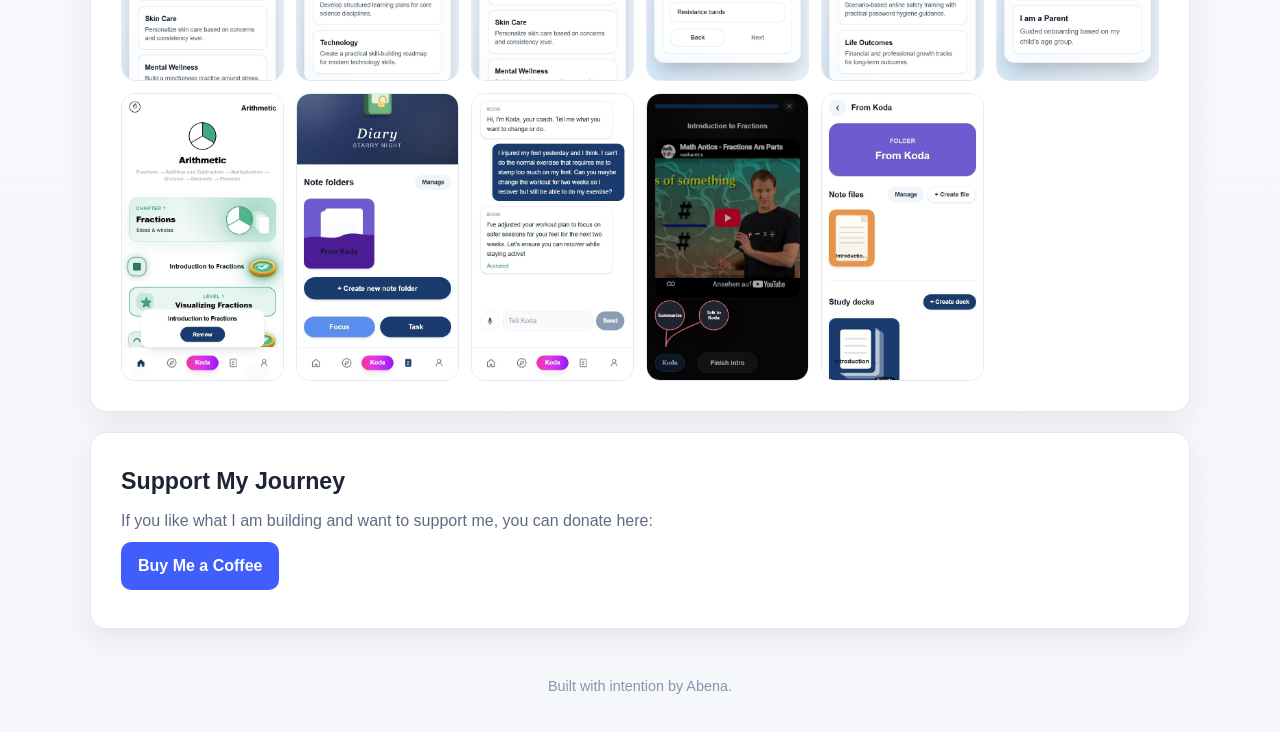
==== commit b8689f0c: "Add files via upload" ====
--- a/index.html
+++ b/index.html
@@ -86,31 +86,20 @@
     <section id="project" class="section-card">
       <h2 data-i18n="projectTitle">About Koda</h2>
       <p data-i18n="projectText">
-       
-       I started building Koda because I was looking for a tool to help 
-        me maintain focus and master new skills, but I couldn't 
-        find anything that felt right. The apps I found were either 
-        too lenient, overly complex, or simply didn't align with the level of discipline I was looking for.
-        
-        I realized that if I wanted a solution that was truly human and effective, 
-        I would have to build it myself. Koda is my answer to that problem-a tool designed
-         to help you build habits, stay consistent, and focus on what actually matters.
+        Koda is built to keep you focused, help you learn with real understanding, and push your routines forward — like a coach that stays with you from study time to workout time.
       </p>
       <div class="three-col">
         <article class="pill">
-          <h3 data-i18n="visionTitle">Vision</h3>
-          <p data-i18n="visionText">To build a discipline-focused environment that bridges the gap 
-            between learning and action, making consistent growth accessible for everyone.</p>
+          <h3 data-i18n="feature1Title">The Accountability & Focus Coach</h3>
+          <p data-i18n="feature1Text">It takes your custom schedule from onboarding, tracks your routines, and automatically locks distracting apps like YouTube and TikTok during your designated study or exercise blocks. If you try to override a block, it acts like a real coach by holding you accountable and prompting you to reflect on why you're stopping.</p>
         </article>
         <article class="pill">
-          <h3 data-i18n="stageTitle">Current Stage</h3>
-          <p data-i18n="stageText">Currently: Building core logic for the workout and habit-tracking modules.
-            Preparing the deployment pipeline for the initial beta.</p>
+          <h3 data-i18n="feature2Title">The Autonomous Tutor</h3>
+          <p data-i18n="feature2Text">When you are working through subjects like arithmetic and fractions, Koda automatically structures your learning path, talks to you like a dedicated mentor instead of giving generic quiz prompts, and opens up a back-and-forth chat if you make a mistake so you actually understand the concept.</p>
         </article>
         <article class="pill">
-          <h3 data-i18n="nextTitle">What Comes Next</h3>
-          <p data-i18n="nextText">Upcoming: Integrating the UI components, 
-            optimizing data flow, and opening sign-ups for the first group of testers.</p>
+          <h3 data-i18n="feature3Title">The Fitness & Productivity Guide</h3>
+          <p data-i18n="feature3Text">Beyond academics, Koda steps into your physical routines to keep you moving and pushing forward, acting as an uncompromising partner that covers every major angle of your personal development — from the desk to the workout space.</p>
         </article>
       </div>
     </section>
